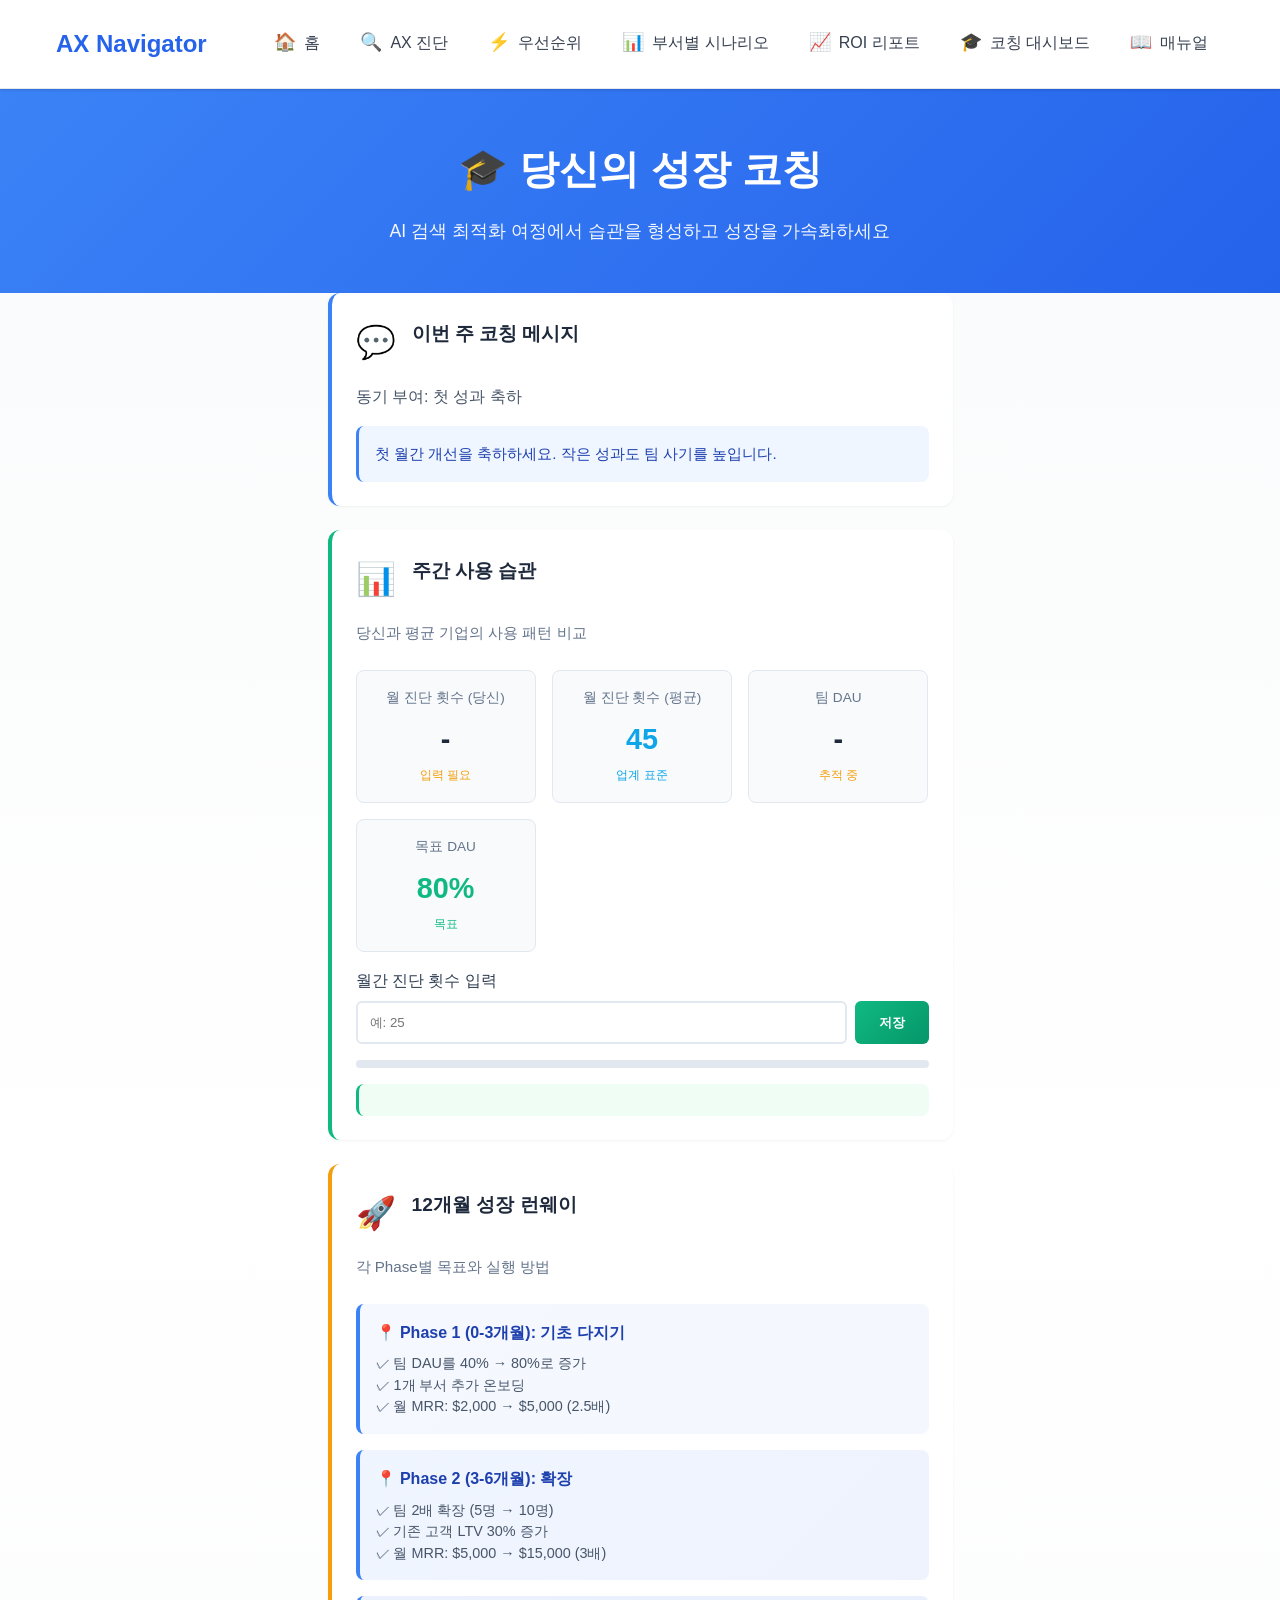
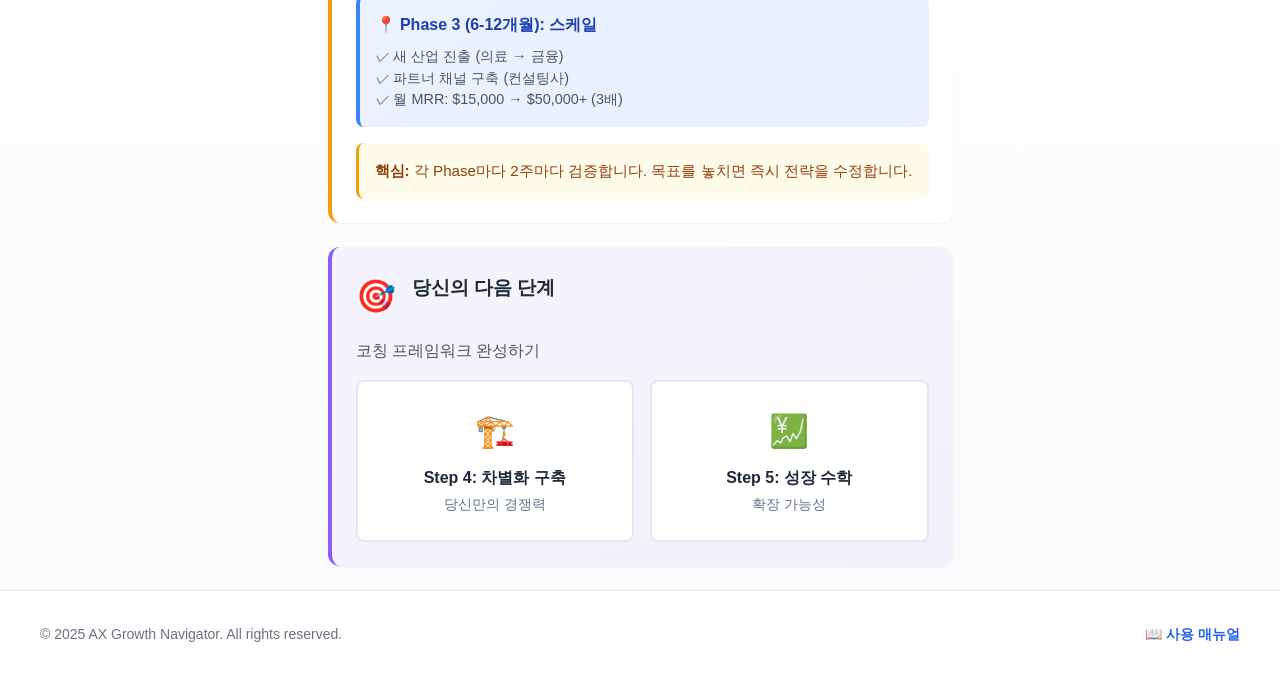
==== coaching-dashboard.html @ d65d20b4 "feat: Step 3 습관 형성 코칭 대시보드 추가 🎓 Step 3: 습관 형성 (Habit-Building Coaching) - 주간 코칭 메시지 (12주 순회) - DAU/M" ====
<!DOCTYPE html>
<html lang="ko">
<head>
    <meta charset="UTF-8">
    <meta name="viewport" content="width=device-width, initial-scale=1.0">
    <title>코칭 대시보드 - AX Growth Navigator</title>
    <link rel="stylesheet" href="css/style.css">
    <style>
        :root {
            --coaching-gradient: linear-gradient(135deg, #3b82f6 0%, #2563eb 100%);
            --habit-gradient: linear-gradient(135deg, #10b981 0%, #059669 100%);
            --growth-gradient: linear-gradient(135deg, #f59e0b 0%, #d97706 100%);
        }

        .coaching-card {
            background: white;
            border-radius: 0.75rem;
            padding: 1.5rem;
            margin-bottom: 1.5rem;
            box-shadow: 0 1px 3px rgba(0, 0, 0, 0.05);
            border-left: 4px solid;
            transition: all 0.3s ease;
        }

        .coaching-card:hover {
            transform: translateY(-2px);
            box-shadow: 0 4px 12px rgba(0, 0, 0, 0.1);
        }

        .coaching-card.nudge {
            border-left-color: #3b82f6;
        }

        .coaching-card.tracker {
            border-left-color: #10b981;
        }

        .coaching-card.runway {
            border-left-color: #f59e0b;
        }

        .card-title {
            font-size: 1.2rem;
            font-weight: 600;
            color: #1e293b;
            margin: 0 0 1rem 0;
        }

        .metric-grid {
            display: grid;
            grid-template-columns: repeat(auto-fit, minmax(150px, 1fr));
            gap: 1rem;
            margin-bottom: 1rem;
        }

        .metric-box {
            background: #f8fafc;
            padding: 1rem;
            border-radius: 0.5rem;
            text-align: center;
            border: 1px solid #e2e8f0;
        }

        .metric-label {
            font-size: 0.85rem;
            color: #64748b;
            margin-bottom: 0.5rem;
        }

        .metric-value {
            font-size: 1.8rem;
            font-weight: 700;
            color: #1e293b;
            margin-bottom: 0.25rem;
        }

        .metric-status {
            font-size: 0.75rem;
            font-weight: 500;
        }

        .status-good {
            color: #10b981;
        }

        .status-warning {
            color: #f59e0b;
        }

        .status-danger {
            color: #ef4444;
        }

        .progress-bar {
            height: 8px;
            background: #e2e8f0;
            border-radius: 4px;
            overflow: hidden;
            margin: 1rem 0;
        }

        .progress-fill {
            height: 100%;
            background: var(--coaching-gradient);
            transition: width 0.3s ease;
        }

        .coaching-message {
            padding: 1rem;
            border-radius: 0.5rem;
            margin-top: 1rem;
            border-left: 3px solid;
        }

        .message-nudge {
            background: #eff6ff;
            border-left-color: #3b82f6;
            color: #1e40af;
        }

        .message-habit {
            background: #f0fdf4;
            border-left-color: #10b981;
            color: #166534;
        }

        .message-runway {
            background: #fffbeb;
            border-left-color: #f59e0b;
            color: #92400e;
        }

        .chart-container {
            margin-top: 1rem;
        }

        .phase-box {
            background: linear-gradient(135deg, rgba(59, 130, 246, 0.05) 0%, rgba(37, 99, 235, 0.05) 100%);
            border-left: 4px solid #3b82f6;
            padding: 1rem;
            margin-bottom: 1rem;
            border-radius: 0.5rem;
        }

        .phase-title {
            font-weight: 600;
            color: #1e40af;
            margin-bottom: 0.5rem;
        }

        .phase-detail {
            font-size: 0.9rem;
            color: #475569;
            line-height: 1.5;
        }
    </style>
</head>
<body>
    <!-- 상단 네비게이션 바 -->
    <header class="navbar">
        <div class="navbar-container">
            <div class="navbar-brand">
                <h2 class="navbar-title">AX Navigator</h2>
            </div>
            <button class="navbar-toggle" id="navbarToggle">☰</button>
            <nav class="navbar-nav" id="navbarNav">
                <ul class="nav-menu">
                    <li class="nav-item">
                        <a href="index.html" class="nav-link">
                            <span class="nav-icon">🏠</span>
                            <span class="nav-text">홈</span>
                        </a>
                    </li>
                    <li class="nav-item">
                        <a href="diagnosis.html" class="nav-link">
                            <span class="nav-icon">🔍</span>
                            <span class="nav-text">AX 진단</span>
                        </a>
                    </li>
                    <li class="nav-item">
                        <a href="priority.html" class="nav-link">
                            <span class="nav-icon">⚡</span>
                            <span class="nav-text">우선순위</span>
                        </a>
                    </li>
                    <li class="nav-item">
                        <a href="scenarios.html" class="nav-link">
                            <span class="nav-icon">📊</span>
                            <span class="nav-text">부서별 시나리오</span>
                        </a>
                    </li>
                    <li class="nav-item">
                        <a href="report.html" class="nav-link">
                            <span class="nav-icon">📈</span>
                            <span class="nav-text">ROI 리포트</span>
                        </a>
                    </li>
                    <li class="nav-item active">
                        <a href="coaching-dashboard.html" class="nav-link">
                            <span class="nav-icon">🎓</span>
                            <span class="nav-text">코칭 대시보드</span>
                        </a>
                    </li>
                    <li class="nav-item">
                        <a href="manual.html" class="nav-link" target="_blank">
                            <span class="nav-icon">📖</span>
                            <span class="nav-text">매뉴얼</span>
                        </a>
                    </li>
                </ul>
            </nav>
        </div>
    </header>

    <div class="main-container">
        <main class="main-content">
            <!-- 히어로 섹션 -->
            <section style="background: var(--coaching-gradient); color: white; padding: 3rem 1rem; text-align: center;">
                <div style="max-width: 800px; margin: 0 auto;">
                    <h1 style="font-size: 2.5rem; font-weight: 700; margin-bottom: 1rem;">🎓 당신의 성장 코칭</h1>
                    <p style="font-size: 1.1rem; opacity: 0.95;">AI 검색 최적화 여정에서 습관을 형성하고 성장을 가속화하세요</p>
                </div>
            </section>

            <div class="container">
                <!-- 주간 코칭 메시지 -->
                <div class="coaching-card nudge">
                    <div style="display: flex; align-items: center; gap: 1rem; margin-bottom: 1rem;">
                        <span style="font-size: 2rem;">💬</span>
                        <h3 class="card-title">이번 주 코칭 메시지</h3>
                    </div>
                    <p id="weekly-nudge" style="color: #475569; font-size: 1rem; line-height: 1.6; margin: 0;"></p>
                    <div class="coaching-message message-nudge">
                        <p id="nudge-detail" style="margin: 0; font-size: 0.95rem;"></p>
                    </div>
                </div>

                <!-- 습관 추적기 -->
                <div class="coaching-card tracker">
                    <div style="display: flex; align-items: center; gap: 1rem; margin-bottom: 1rem;">
                        <span style="font-size: 2rem;">📊</span>
                        <h3 class="card-title">주간 사용 습관</h3>
                    </div>
                    <p style="color: #64748b; margin-bottom: 1.5rem; font-size: 0.95rem;">당신과 평균 기업의 사용 패턴 비교</p>

                    <div class="metric-grid">
                        <div class="metric-box">
                            <div class="metric-label">월 진단 횟수 (당신)</div>
                            <div class="metric-value" id="user-frequency">-</div>
                            <div class="metric-status status-warning">입력 필요</div>
                        </div>
                        <div class="metric-box">
                            <div class="metric-label">월 진단 횟수 (평균)</div>
                            <div class="metric-value" style="color: #0ea5e9;">45</div>
                            <div class="metric-status" style="color: #0ea5e9;">업계 표준</div>
                        </div>
                        <div class="metric-box">
                            <div class="metric-label">팀 DAU</div>
                            <div class="metric-value" id="team-dau">-</div>
                            <div class="metric-status status-warning">추적 중</div>
                        </div>
                        <div class="metric-box">
                            <div class="metric-label">목표 DAU</div>
                            <div class="metric-value" style="color: #10b981;">80%</div>
                            <div class="metric-status status-good">목표</div>
                        </div>
                    </div>

                    <div>
                        <label style="display: block; margin-bottom: 0.5rem; font-weight: 500; color: #334155;">월간 진단 횟수 입력</label>
                        <div style="display: flex; gap: 0.5rem;">
                            <input type="number" id="habit-frequency" placeholder="예: 25" min="0" max="500" style="flex: 1; padding: 0.75rem; border: 2px solid #e2e8f0; border-radius: 0.375rem;" />
                            <button onclick="updateHabitTracker()" style="padding: 0.75rem 1.5rem; background: var(--habit-gradient); color: white; border: none; border-radius: 0.375rem; font-weight: 600; cursor: pointer;">
                                저장
                            </button>
                        </div>
                    </div>

                    <div class="progress-bar">
                        <div class="progress-fill" id="habit-progress" style="width: 0%;"></div>
                    </div>
                    <p id="habit-status" style="text-align: center; color: #64748b; font-size: 0.9rem; margin: 0;"></p>

                    <div class="coaching-message message-habit">
                        <p id="habit-message" style="margin: 0; font-size: 0.95rem;"></p>
                    </div>
                </div>

                <!-- 성장 런웨이 -->
                <div class="coaching-card runway">
                    <div style="display: flex; align-items: center; gap: 1rem; margin-bottom: 1rem;">
                        <span style="font-size: 2rem;">🚀</span>
                        <h3 class="card-title">12개월 성장 런웨이</h3>
                    </div>
                    <p style="color: #64748b; margin-bottom: 1.5rem; font-size: 0.95rem;">각 Phase별 목표와 실행 방법</p>

                    <div id="growth-phases">
                        <div class="phase-box">
                            <div class="phase-title">📍 Phase 1 (0-3개월): 기초 다지기</div>
                            <div class="phase-detail">
                                ✓ 팀 DAU를 40% → 80%로 증가<br>
                                ✓ 1개 부서 추가 온보딩<br>
                                ✓ 월 MRR: $2,000 → $5,000 (2.5배)
                            </div>
                        </div>

                        <div class="phase-box" style="border-left-color: #3b82f6; background: linear-gradient(135deg, rgba(59, 130, 246, 0.08) 0%, rgba(37, 99, 235, 0.08) 100%);">
                            <div class="phase-title">📍 Phase 2 (3-6개월): 확장</div>
                            <div class="phase-detail">
                                ✓ 팀 2배 확장 (5명 → 10명)<br>
                                ✓ 기존 고객 LTV 30% 증가<br>
                                ✓ 월 MRR: $5,000 → $15,000 (3배)
                            </div>
                        </div>

                        <div class="phase-box" style="border-left-color: #3b82f6; background: linear-gradient(135deg, rgba(59, 130, 246, 0.1) 0%, rgba(37, 99, 235, 0.1) 100%);">
                            <div class="phase-title">📍 Phase 3 (6-12개월): 스케일</div>
                            <div class="phase-detail">
                                ✓ 새 산업 진출 (의료 → 금융)<br>
                                ✓ 파트너 채널 구축 (컨설팅사)<br>
                                ✓ 월 MRR: $15,000 → $50,000+ (3배)
                            </div>
                        </div>
                    </div>

                    <div class="coaching-message message-runway">
                        <p style="margin: 0; font-size: 0.95rem;">
                            <strong>핵심:</strong> 각 Phase마다 2주마다 검증합니다. 목표를 놓치면 즉시 전략을 수정합니다.
                        </p>
                    </div>
                </div>

                <!-- 다음 단계 안내 -->
                <div class="coaching-card" style="border-left-color: #8b5cf6; background: linear-gradient(135deg, rgba(139, 92, 246, 0.05) 0%, rgba(147, 51, 234, 0.05) 100%);">
                    <div style="display: flex; align-items: center; gap: 1rem; margin-bottom: 1rem;">
                        <span style="font-size: 2rem;">🎯</span>
                        <h3 class="card-title">당신의 다음 단계</h3>
                    </div>
                    <p style="color: #475569; margin-bottom: 1rem;">코칭 프레임워크 완성하기</p>
                    <div style="display: grid; grid-template-columns: 1fr 1fr; gap: 1rem;">
                        <a href="scenarios.html" style="display: flex; flex-direction: column; align-items: center; padding: 1.5rem; background: white; border: 2px solid #e2e8f0; border-radius: 0.5rem; text-decoration: none; color: #1e293b; transition: all 0.3s;">
                            <span style="font-size: 2rem; margin-bottom: 0.5rem;">🏗️</span>
                            <span style="font-weight: 600; text-align: center;">Step 4: 차별화 구축<br><span style="font-size: 0.85rem; font-weight: normal; color: #64748b;">당신만의 경쟁력</span></span>
                        </a>
                        <a href="report.html" style="display: flex; flex-direction: column; align-items: center; padding: 1.5rem; background: white; border: 2px solid #e2e8f0; border-radius: 0.5rem; text-decoration: none; color: #1e293b; transition: all 0.3s;">
                            <span style="font-size: 2rem; margin-bottom: 0.5rem;">💹</span>
                            <span style="font-weight: 600; text-align: center;">Step 5: 성장 수학<br><span style="font-size: 0.85rem; font-weight: normal; color: #64748b;">확장 가능성</span></span>
                        </a>
                    </div>
                </div>
            </div>
        </main>

        <!-- 푸터 -->
        <footer class="footer">
            <div class="footer-content">
                <div class="footer-left">
                    <p>&copy; 2025 AX Growth Navigator. All rights reserved.</p>
                </div>
                <div class="footer-right">
                    <a href="manual.html" target="_blank" class="footer-link">📖 사용 매뉴얼</a>
                </div>
            </div>
        </footer>
    </div>

    <script>
        // 네비게이션 바 토글
        document.addEventListener('DOMContentLoaded', () => {
            const navbarToggle = document.getElementById('navbarToggle');
            const navbarNav = document.getElementById('navbarNav');

            if (navbarToggle && navbarNav) {
                navbarToggle.addEventListener('click', () => {
                    navbarNav.classList.toggle('open');
                });

                const navLinks = navbarNav.querySelectorAll('.nav-link');
                navLinks.forEach(link => {
                    link.addEventListener('click', () => {
                        navbarNav.classList.remove('open');
                    });
                });
            }

            // 초기 로드
            loadCoachingData();
            updateWeeklyNudge();
        });

        function loadCoachingData() {
            const savedFrequency = localStorage.getItem('ax-habit-frequency');
            if (savedFrequency) {
                document.getElementById('habit-frequency').value = savedFrequency;
                updateHabitTracker();
            }
        }

        function updateHabitTracker() {
            const frequency = parseFloat(document.getElementById('habit-frequency').value) || 0;
            const target = 45; // 평균 업계 표준
            const percentage = Math.min((frequency / target) * 100, 100);

            document.getElementById('user-frequency').textContent = Math.round(frequency);
            document.getElementById('habit-progress').style.width = percentage + '%';

            let status = '';
            let message = '';

            if (frequency === 0) {
                status = '📍 입력 필요';
                message = '월간 진단 횟수를 입력하세요. 이것이 당신의 성장 기준선이 됩니다.';
            } else if (frequency < target * 0.5) {
                status = '⚠️ 향상 필요';
                message = `현재 ${Math.round(frequency)}회로 목표(${target}회)의 ${Math.round(percentage)}%입니다.\n팀의 진단 빈도를 2배 늘려보세요.`;
            } else if (frequency < target) {
                status = '📈 거의 다 왔습니다';
                message = `${Math.round(percentage)}% 달성했습니다. 조금만 더 노력하면 업계 표준에 도달합니다!`;
            } else if (frequency < target * 1.5) {
                status = '✅ 목표 달성';
                message = `🎉 축하합니다! 업계 표준을 달성했습니다. 이제 차별화 단계(Step 4)로 진행하세요.`;
            } else {
                status = '🚀 상위 10%';
                message = `🚀 뛰어납니다! 상위 10% 기업과 동등한 수준입니다. 성장 수학(Step 5)을 계산하세요.`;
            }

            document.getElementById('habit-status').textContent = status;
            document.getElementById('habit-message').textContent = message;

            localStorage.setItem('ax-habit-frequency', frequency);
        }

        function updateWeeklyNudge() {
            const week = Math.floor(Date.now() / (7 * 24 * 60 * 60 * 1000)) % 12;
            const nudges = [
                { title: '기초 습관 형성: 일일 진단', detail: '이번 주는 팀 전체가 매일 1회 진단을 하도록 권장합니다. DAU 추적을 시작하세요.' },
                { title: '팀 확대: 새 부서 초대', detail: '1개 부서를 추가로 초대하세요. 기존 부서의 성공 사례를 공유하면 설득력이 높습니다.' },
                { title: '패턴 분석: 주간 리뷰 시간', detail: '월요일 아침에 팀 전체 리뷰 시간을 정하세요. 개선 항목을 함께 논의합니다.' },
                { title: '자동화: 리마인더 설정', detail: 'Slack이나 이메일로 일일 리마인더를 설정하세요. 습관은 반복에서 나옵니다.' },
                { title: '검증: 진단 vs 실제 결과 비교', detail: '3주 전 진단 결과와 지금을 비교하세요. 실제 개선이 일어나고 있나요?' },
                { title: '확장: 산업 벤치마크 공유', detail: '당신 팀이 같은 산업 다른 기업과 어떻게 비교되는지 보여주세요.' },
                { title: '동기 부여: 첫 성과 축하', detail: '첫 월간 개선을 축하하세요. 작은 성과도 팀 사기를 높입니다.' },
                { title: '최적화: 부서별 맞춤형 설정', detail: '마케팅, 영업, 고객지원 부서별로 다른 목표를 설정하세요.' },
                { title: '학습: 우수 사례 분석', detail: '가장 열심히 하는 팀의 행동을 분석하세요. 왜 성공하는가?' },
                { title: '가속화: Phase 2 준비', detail: 'Phase 2 계획을 세우세요. 팀 확장, 고객 확대, LTV 증가를 목표로.' },
                { title: '성과 정산: 월간 리포트 작성', detail: '월간 성과를 숫자로 정리하세요. ROI를 계산하고 보고합니다.' },
                { title: '재계획: 다음 분기 목표 수립', detail: '지난 3개월을 정리하고 다음 분기 목표를 새롭게 설정합니다.' }
            ];

            const nudge = nudges[week];
            document.getElementById('weekly-nudge').textContent = nudge.title;
            document.getElementById('nudge-detail').textContent = nudge.detail;
        }
    </script>
</body>
</html>
---- css/style.css ----
/* ============================================
   AX Navigator - 글로벌 스타일시트
   프리미엄 화이트 테마 + 반응형
   ============================================ */

/* ----- CSS 변수 정의 ----- */
:root {
    /* 색상 팔레트 */
    --color-primary: #2563eb;
    --color-primary-light: #bfdbfe;
    --color-primary-bg: #eff6ff;
    --color-secondary: #64748b;
    --color-text-dark: #1f2937;
    --color-text-body: #374151;
    --color-text-light: #6b7280;
    --color-border: #e5e7eb;
    --color-border-light: #f3f4f6;
    --color-white: #ffffff;
    --color-gray-50: #f9fafb;
    --color-gray-100: #f3f4f6;
    --color-gray-200: #e5e7eb;
    --color-gray-900: #111827;

    /* 그라데이션 */
    --gradient-hero: linear-gradient(135deg, #2563eb 0%, #1e40af 100%);
    --gradient-bg: linear-gradient(to bottom, #f9fafb, #ffffff, #f9fafb);
    --gradient-card: linear-gradient(135deg, rgba(255, 255, 255, 0.95), rgba(239, 246, 255, 0.5));

    /* 타이포그래피 */
    --font-family: -apple-system, BlinkMacSystemFont, 'Segoe UI', 'Roboto', 'Oxygen',
        'Ubuntu', 'Cantarell', 'Fira Sans', 'Droid Sans', 'Helvetica Neue',
        'Noto Sans', '나눔고딕', 'Noto Sans KR', sans-serif;
    --font-size-xs: 12px;
    --font-size-sm: 14px;
    --font-size-base: 16px;
    --font-size-lg: 18px;
    --font-size-xl: 20px;
    --font-size-2xl: 24px;
    --font-size-3xl: 28px;
    --font-size-4xl: 32px;
    --font-size-5xl: 40px;

    --font-weight-normal: 400;
    --font-weight-medium: 500;
    --font-weight-semibold: 600;
    --font-weight-bold: 700;

    /* 스페이싱 */
    --spacing-xs: 4px;
    --spacing-sm: 8px;
    --spacing-md: 12px;
    --spacing-lg: 16px;
    --spacing-xl: 20px;
    --spacing-2xl: 24px;
    --spacing-3xl: 32px;
    --spacing-4xl: 40px;
    --spacing-5xl: 48px;

    /* 그림자 */
    --shadow-sm: 0 1px 2px rgba(0, 0, 0, 0.05);
    --shadow-base: 0 1px 3px rgba(0, 0, 0, 0.1), 0 1px 2px rgba(0, 0, 0, 0.06);
    --shadow-md: 0 4px 6px rgba(0, 0, 0, 0.1), 0 2px 4px rgba(0, 0, 0, 0.06);
    --shadow-lg: 0 10px 15px rgba(0, 0, 0, 0.1), 0 4px 6px rgba(0, 0, 0, 0.05);
    --shadow-xl: 0 20px 25px rgba(0, 0, 0, 0.1), 0 10px 10px rgba(0, 0, 0, 0.04);

    /* 테두리 반경 */
    --radius-sm: 4px;
    --radius-base: 8px;
    --radius-lg: 12px;
    --radius-xl: 16px;

    /* 전환/애니메이션 */
    --transition-fast: 150ms ease-in-out;
    --transition-base: 250ms ease-in-out;
    --transition-slow: 350ms ease-in-out;
}

/* ----- 초기화 및 기본 스타일 ----- */
* {
    margin: 0;
    padding: 0;
    box-sizing: border-box;
}

html {
    scroll-behavior: smooth;
}

body {
    font-family: var(--font-family);
    font-size: var(--font-size-base);
    line-height: 1.6;
    color: var(--color-text-body);
    background: var(--gradient-bg);
    background-attachment: fixed;
    overflow-x: hidden;
    display: flex;
    flex-direction: column;
    min-height: 100vh;
}

/* ----- 상단 네비게이션 바 ----- */
.navbar {
    background: var(--color-white);
    border-bottom: 1px solid var(--color-border);
    padding: var(--spacing-lg) 0;
    position: sticky;
    top: 0;
    z-index: 100;
    box-shadow: var(--shadow-base);
}

.navbar-container {
    max-width: 1200px;
    margin: 0 auto;
    padding: 0 var(--spacing-lg);
    display: flex;
    justify-content: space-between;
    align-items: center;
}

.navbar-brand {
    display: flex;
    align-items: center;
    flex-shrink: 0;
}

.navbar-title {
    font-size: var(--font-size-2xl);
    font-weight: var(--font-weight-bold);
    color: var(--color-primary);
    margin: 0;
}

.navbar-toggle {
    display: none;
    background: none;
    border: none;
    font-size: var(--font-size-2xl);
    cursor: pointer;
    color: var(--color-text-dark);
}

.navbar-nav {
    display: flex;
    align-items: center;
}

.nav-menu {
    list-style: none;
    display: flex;
    gap: var(--spacing-sm);
    align-items: center;
}

.nav-item {
    margin-bottom: 0;
}

.nav-link {
    display: flex;
    align-items: center;
    gap: var(--spacing-sm);
    padding: var(--spacing-md) var(--spacing-lg);
    color: var(--color-text-body);
    text-decoration: none;
    border-radius: var(--radius-lg);
    transition: all var(--transition-fast);
    border-bottom: 3px solid transparent;
    white-space: nowrap;
}

.nav-link:hover {
    background: var(--color-primary-bg);
    color: var(--color-primary);
}

.nav-link.active {
    background: var(--color-primary-bg);
    color: var(--color-primary);
    border-bottom-color: var(--color-primary);
    font-weight: var(--font-weight-semibold);
}

.nav-icon {
    font-size: var(--font-size-lg);
    min-width: 20px;
    text-align: center;
}

.nav-text {
    font-size: var(--font-size-base);
}

/* ----- 레이아웃 구조 ----- */
.main-container {
    display: flex;
    flex: 1;
    background: var(--gradient-bg);
    flex-direction: column;
}

.main-content {
    flex: 1;
    display: flex;
    flex-direction: column;
}

/* ----- 컨테이너 스타일 ----- */
.container {
    max-width: 1200px;
    margin: 0 auto;
    padding: 0 var(--spacing-lg);
    flex: 1;
    display: flex;
    flex-direction: column;
}

/* ----- 섹션 공통 스타일 ----- */
.section-container {
    max-width: 1200px;
    margin: 0 auto;
    padding: 0 var(--spacing-lg);
}

.section-title {
    font-size: var(--font-size-4xl);
    font-weight: var(--font-weight-bold);
    color: var(--color-text-dark);
    margin-bottom: var(--spacing-lg);
    text-align: center;
}

.section-subtitle {
    font-size: var(--font-size-lg);
    color: var(--color-text-light);
    text-align: center;
    margin-bottom: var(--spacing-3xl);
}

/* ----- 히어로 섹션 ----- */
.hero-section {
    background: var(--gradient-hero);
    padding: var(--spacing-5xl) var(--spacing-lg);
    color: var(--color-white);
    position: relative;
    overflow: hidden;
}

.hero-container {
    max-width: 1200px;
    margin: 0 auto;
    display: grid;
    grid-template-columns: 1fr 1fr;
    gap: var(--spacing-5xl);
    align-items: center;
    position: relative;
    z-index: 2;
}

.hero-content {
    display: flex;
    flex-direction: column;
    gap: var(--spacing-xl);
}

.hero-title {
    font-size: var(--font-size-5xl);
    font-weight: var(--font-weight-bold);
    line-height: 1.2;
    margin-bottom: var(--spacing-md);
}

.hero-title .highlight {
    background: linear-gradient(120deg, #fbbf24, #fcd34d);
    -webkit-background-clip: text;
    -webkit-text-fill-color: transparent;
    background-clip: text;
}

.hero-subtitle {
    font-size: var(--font-size-lg);
    line-height: 1.8;
    opacity: 0.95;
}

.hero-buttons {
    display: flex;
    gap: var(--spacing-lg);
    margin-top: var(--spacing-xl);
}

.hero-visual {
    position: relative;
    height: 400px;
    display: flex;
    align-items: center;
    justify-content: center;
}

.hero-illustration {
    position: relative;
    width: 300px;
    height: 300px;
}

.illustration-circle {
    position: absolute;
    border-radius: 50%;
    background: rgba(255, 255, 255, 0.1);
    border: 2px solid rgba(255, 255, 255, 0.2);
    animation: float 6s ease-in-out infinite;
}

.circle-1 {
    width: 150px;
    height: 150px;
    top: 20px;
    left: 50%;
    transform: translateX(-50%);
    animation-delay: 0s;
}

.circle-2 {
    width: 100px;
    height: 100px;
    top: 150px;
    left: 10px;
    animation-delay: 1s;
}

.circle-3 {
    width: 120px;
    height: 120px;
    top: 140px;
    right: 10px;
    animation-delay: 2s;
}

@keyframes float {
    0%, 100% { transform: translateY(0px); }
    50% { transform: translateY(-20px); }
}

/* ----- 버튼 스타일 ----- */
.btn {
    padding: var(--spacing-md) var(--spacing-2xl);
    border: none;
    border-radius: var(--radius-lg);
    font-size: var(--font-size-base);
    font-weight: var(--font-weight-semibold);
    cursor: pointer;
    transition: all var(--transition-base);
    display: inline-flex;
    align-items: center;
    gap: var(--spacing-sm);
}

.btn-primary {
    background: var(--color-primary);
    color: var(--color-white);
    box-shadow: var(--shadow-lg);
}

.btn-primary:hover {
    background: #1d4ed8;
    transform: translateY(-2px);
    box-shadow: var(--shadow-xl);
}

.btn-secondary {
    background: var(--color-white);
    color: var(--color-primary);
    border: 2px solid var(--color-primary);
}

.btn-secondary:hover {
    background: var(--color-primary-bg);
    transform: translateY(-2px);
}

.flow-btn {
    padding: var(--spacing-md) var(--spacing-xl);
    background: var(--color-primary);
    color: var(--color-white);
    border: none;
    border-radius: var(--radius-lg);
    font-size: var(--font-size-sm);
    font-weight: var(--font-weight-semibold);
    cursor: pointer;
    transition: all var(--transition-base);
    width: 100%;
}

.flow-btn:hover {
    background: #1d4ed8;
    transform: translateY(-2px);
}

/* ----- 상태 섹션 ----- */
.status-section {
    padding: var(--spacing-4xl) var(--spacing-lg);
    background: var(--gradient-bg);
}

.status-card {
    background: var(--color-white);
    border-left: 5px solid var(--color-primary);
    border-radius: var(--radius-lg);
    padding: var(--spacing-3xl);
    box-shadow: var(--shadow-base);
    display: flex;
    align-items: center;
    justify-content: space-between;
    gap: var(--spacing-3xl);
}

.status-content {
    display: flex;
    gap: var(--spacing-2xl);
    flex: 1;
}

.status-icon {
    font-size: 48px;
    min-width: 60px;
    text-align: center;
}

.status-text h3 {
    font-size: var(--font-size-lg);
    color: var(--color-text-dark);
    margin-bottom: var(--spacing-sm);
}

.status-text p {
    color: var(--color-text-light);
    font-size: var(--font-size-sm);
}

/* ----- 플로우 섹션 ----- */
.flow-section {
    padding: var(--spacing-5xl) var(--spacing-lg);
    background: var(--gradient-bg);
}

.flow-grid {
    display: grid;
    grid-template-columns: repeat(auto-fit, minmax(280px, 1fr));
    gap: var(--spacing-2xl);
    margin-top: var(--spacing-4xl);
}

.flow-card {
    background: var(--color-white);
    border-left: 5px solid var(--color-primary);
    border-radius: var(--radius-lg);
    padding: var(--spacing-2xl);
    box-shadow: var(--shadow-base);
    transition: all var(--transition-base);
    display: flex;
    flex-direction: column;
}

.flow-card:hover {
    transform: translateY(-4px);
    box-shadow: var(--shadow-lg);
}

.flow-header {
    display: flex;
    justify-content: space-between;
    align-items: flex-start;
    margin-bottom: var(--spacing-lg);
}

.flow-step {
    display: inline-block;
    background: var(--color-primary-bg);
    color: var(--color-primary);
    padding: var(--spacing-sm) var(--spacing-md);
    border-radius: var(--radius-base);
    font-size: var(--font-size-sm);
    font-weight: var(--font-weight-semibold);
}

.flow-icon {
    font-size: 32px;
}

.flow-title {
    font-size: var(--font-size-xl);
    font-weight: var(--font-weight-bold);
    color: var(--color-text-dark);
    margin-bottom: var(--spacing-md);
}

.flow-description {
    color: var(--color-text-light);
    font-size: var(--font-size-sm);
    line-height: 1.6;
    margin-bottom: var(--spacing-lg);
    flex: 1;
}

.flow-checklist {
    list-style: none;
    margin: var(--spacing-md) 0 var(--spacing-lg) 0;
    padding-left: var(--spacing-lg);
}

.flow-checklist li {
    margin-bottom: var(--spacing-sm);
    padding-left: var(--spacing-lg);
    position: relative;
}

.flow-checklist li:before {
    content: "✓";
    position: absolute;
    left: 0;
    color: var(--color-primary);
    font-weight: bold;
}

/* ----- 혜택 섹션 ----- */
.benefits-section {
    padding: var(--spacing-5xl) var(--spacing-lg);
    background: var(--color-gray-50);
}

.benefits-grid {
    display: grid;
    grid-template-columns: repeat(auto-fit, minmax(300px, 1fr));
    gap: var(--spacing-2xl);
    margin-top: var(--spacing-4xl);
}

.benefit-item {
    background: var(--color-white);
    border-radius: var(--radius-lg);
    padding: var(--spacing-2xl);
    text-align: center;
    box-shadow: var(--shadow-sm);
    transition: all var(--transition-base);
}

.benefit-item:hover {
    transform: translateY(-4px);
    box-shadow: var(--shadow-md);
}

.benefit-icon {
    font-size: 32px;
    margin-bottom: var(--spacing-lg);
    display: block;
    color: var(--color-primary);
}

.benefit-title {
    font-size: var(--font-size-lg);
    font-weight: var(--font-weight-bold);
    color: var(--color-text-dark);
    margin-bottom: var(--spacing-sm);
}

.benefit-text {
    color: var(--color-text-light);
    font-size: var(--font-size-sm);
    line-height: 1.6;
}

/* ----- 푸터 ----- */
.footer {
    background: var(--color-white);
    border-top: 1px solid var(--color-border);
    padding: var(--spacing-3xl) var(--spacing-lg);
    margin-top: auto;
    width: 100%;
    flex-shrink: 0;
    box-shadow: var(--shadow-sm);
}

.footer-content {
    max-width: 1200px;
    margin: 0 auto;
    display: flex;
    justify-content: space-between;
    align-items: center;
}

.footer-left {
    color: var(--color-text-light);
    font-size: var(--font-size-sm);
}

.footer-right {
    display: flex;
    gap: var(--spacing-2xl);
}

.footer-link {
    color: var(--color-primary);
    text-decoration: none;
    font-size: var(--font-size-sm);
    font-weight: var(--font-weight-semibold);
    transition: color var(--transition-fast);
}

.footer-link:hover {
    color: #1d4ed8;
    text-decoration: underline;
}

/* ----- 페이지 전환 애니메이션 ----- */
@keyframes fadeIn {
    from {
        opacity: 0;
        transform: translateY(10px);
    }
    to {
        opacity: 1;
        transform: translateY(0);
    }
}

.page-enter {
    animation: fadeIn var(--transition-base);
}

/* ----- 반응형 디자인: 태블릿 (768px~) ----- */
@media (max-width: 768px) {
    :root {
        --font-size-5xl: 32px;
        --font-size-4xl: 24px;
        --font-size-2xl: 20px;
        --spacing-5xl: 32px;
        --spacing-4xl: 24px;
        --spacing-3xl: 20px;
    }

    .navbar-container {
        padding: 0 var(--spacing-md);
    }

    .navbar-title {
        font-size: var(--font-size-xl);
    }

    .navbar-toggle {
        display: block;
    }

    .navbar-nav {
        position: absolute;
        top: 100%;
        left: 0;
        right: 0;
        background: var(--color-white);
        flex-direction: column;
        max-height: 0;
        overflow: hidden;
        transition: max-height var(--transition-base);
        border-bottom: 1px solid var(--color-border);
    }

    .navbar-nav.open {
        max-height: 500px;
    }

    .nav-menu {
        flex-direction: column;
        gap: 0;
        padding: var(--spacing-lg) 0;
        width: 100%;
    }

    .nav-item {
        width: 100%;
    }

    .nav-link {
        border-bottom: none;
        border-left: 3px solid transparent;
        padding: var(--spacing-md) var(--spacing-lg);
        gap: var(--spacing-sm);
    }

    .nav-link:hover {
        background: var(--color-primary-bg);
        border-left-color: transparent;
    }

    .nav-link.active {
        border-bottom-color: transparent;
        border-left-color: var(--color-primary);
    }

    .nav-text {
        font-size: var(--font-size-sm);
    }

    .main-container {
        min-height: auto;
    }

    .hero-container {
        grid-template-columns: 1fr;
        gap: var(--spacing-3xl);
    }

    .hero-visual {
        height: 250px;
    }

    .hero-illustration {
        width: 200px;
        height: 200px;
    }

    .circle-1 {
        width: 100px;
        height: 100px;
    }

    .circle-2 {
        width: 70px;
        height: 70px;
    }

    .circle-3 {
        width: 80px;
        height: 80px;
    }

    .hero-buttons {
        flex-direction: column;
    }

    .status-card {
        flex-direction: column;
        text-align: center;
    }

    .status-content {
        flex-direction: column;
    }

    .flow-grid {
        grid-template-columns: 1fr;
    }

    .benefits-grid {
        grid-template-columns: 1fr;
    }

    .footer-content {
        flex-direction: column;
        gap: var(--spacing-2xl);
        text-align: center;
    }
}

/* ----- 반응형 디자인: 모바일 (480px~) ----- */
@media (max-width: 480px) {
    :root {
        --font-size-5xl: 24px;
        --font-size-4xl: 20px;
        --font-size-2xl: 18px;
        --font-size-base: 14px;
        --spacing-5xl: 24px;
        --spacing-4xl: 16px;
        --spacing-3xl: 16px;
        --spacing-2xl: 12px;
        --spacing-lg: 12px;
    }

    body {
        font-size: var(--font-size-sm);
    }

    .hero-section {
        padding: var(--spacing-4xl) var(--spacing-lg);
    }

    .hero-title {
        line-height: 1.3;
    }

    .hero-subtitle {
        font-size: var(--font-size-base);
    }

    .hero-visual {
        display: none;
    }

    .flow-section,
    .benefits-section,
    .status-section {
        padding: var(--spacing-3xl) var(--spacing-lg);
    }

    .section-title {
        font-size: var(--font-size-2xl);
    }

    .section-subtitle {
        font-size: var(--font-size-base);
    }

    .btn {
        padding: var(--spacing-md) var(--spacing-lg);
        font-size: var(--font-size-sm);
    }

    .status-card {
        padding: var(--spacing-2xl);
    }

    .flow-card {
        padding: var(--spacing-2xl);
    }

    .flow-checklist {
        font-size: var(--font-size-xs);
    }

    .benefit-item {
        padding: var(--spacing-2xl);
    }

    .nav-item {
        min-width: 120px;
    }

    .footer-content {
        flex-direction: column;
    }

    .footer-left,
    .footer-right {
        font-size: var(--font-size-xs);
    }
}

/* ----- 다크모드 (선택) ----- */
@media (prefers-color-scheme: dark) {
    :root {
        --color-text-dark: #f3f4f6;
        --color-text-body: #e5e7eb;
        --color-text-light: #9ca3af;
        --color-border: #374151;
        --color-border-light: #1f2937;
        --color-white: #1f2937;
        --color-gray-50: #111827;
        --color-gray-100: #1f2937;
        --color-gray-200: #374151;
        --color-gray-900: #f9fafb;
        --gradient-bg: linear-gradient(to bottom, #111827, #1f2937, #111827);
    }

    body {
        background: var(--gradient-bg);
        color: var(--color-text-body);
    }

    .sidebar {
        background: #1f2937;
        border-right-color: var(--color-border);
    }

    .nav-link {
        color: var(--color-text-body);
    }

    .nav-link:hover,
    .nav-link.active {
        background: rgba(37, 99, 235, 0.2);
    }

    .status-card,
    .flow-card,
    .benefit-item,
    .footer {
        background: #2d3748;
        border-color: var(--color-border);
    }

    .flow-title,
    .section-title,
    .benefit-title,
    .status-text h3 {
        color: var(--color-gray-900);
    }
}

/* ----- 유틸리티 클래스 ----- */
.text-center {
    text-align: center;
}

.text-primary {
    color: var(--color-primary);
}

.text-secondary {
    color: var(--color-secondary);
}

.text-muted {
    color: var(--color-text-light);
}

.mt-0 { margin-top: 0; }
.mt-sm { margin-top: var(--spacing-sm); }
.mt-md { margin-top: var(--spacing-md); }
.mt-lg { margin-top: var(--spacing-lg); }
.mt-xl { margin-top: var(--spacing-xl); }
.mt-2xl { margin-top: var(--spacing-2xl); }
.mt-3xl { margin-top: var(--spacing-3xl); }

.mb-0 { margin-bottom: 0; }
.mb-sm { margin-bottom: var(--spacing-sm); }
.mb-md { margin-bottom: var(--spacing-md); }
.mb-lg { margin-bottom: var(--spacing-lg); }
.mb-xl { margin-bottom: var(--spacing-xl); }
.mb-2xl { margin-bottom: var(--spacing-2xl); }
.mb-3xl { margin-bottom: var(--spacing-3xl); }

.p-md { padding: var(--spacing-md); }
.p-lg { padding: var(--spacing-lg); }
.p-xl { padding: var(--spacing-xl); }
.p-2xl { padding: var(--spacing-2xl); }

.hidden {
    display: none !important;
}

.sr-only {
    position: absolute;
    width: 1px;
    height: 1px;
    padding: 0;
    margin: -1px;
    overflow: hidden;
    clip: rect(0, 0, 0, 0);
    white-space: nowrap;
    border-width: 0;
}
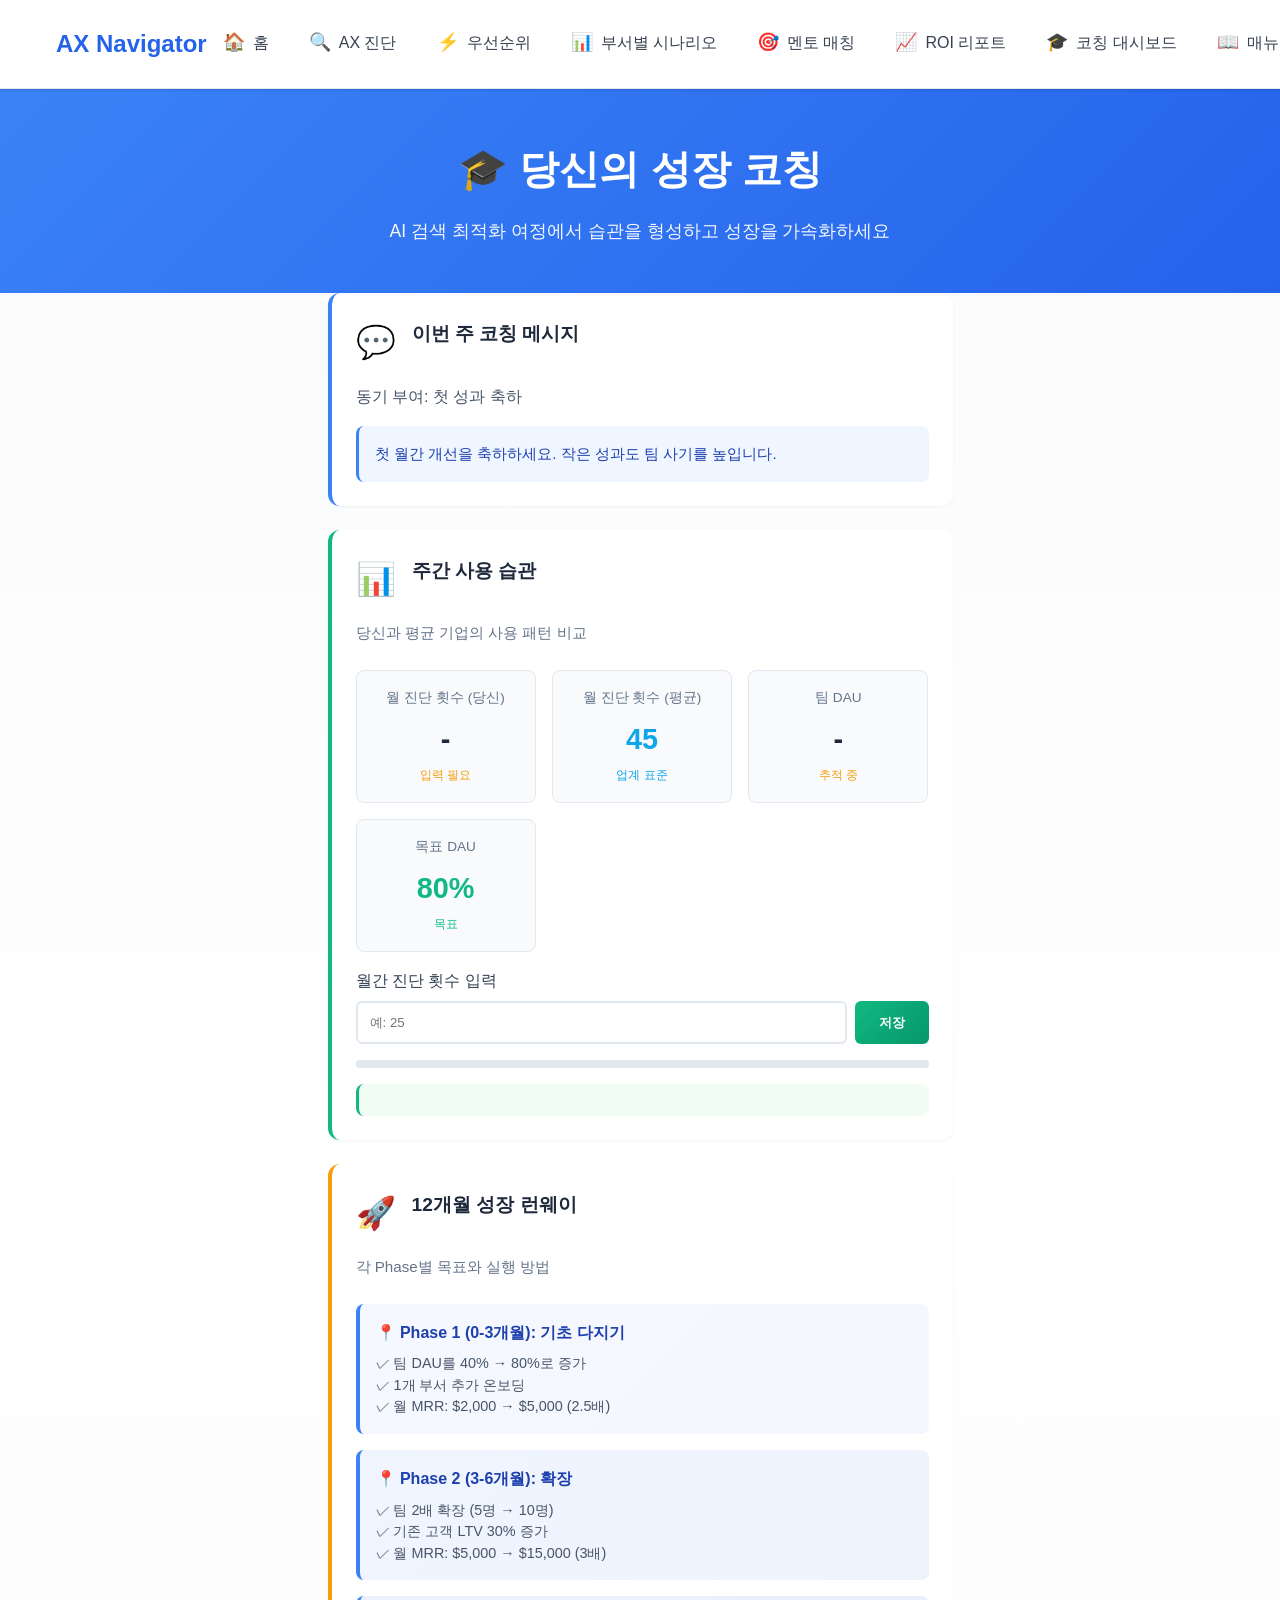
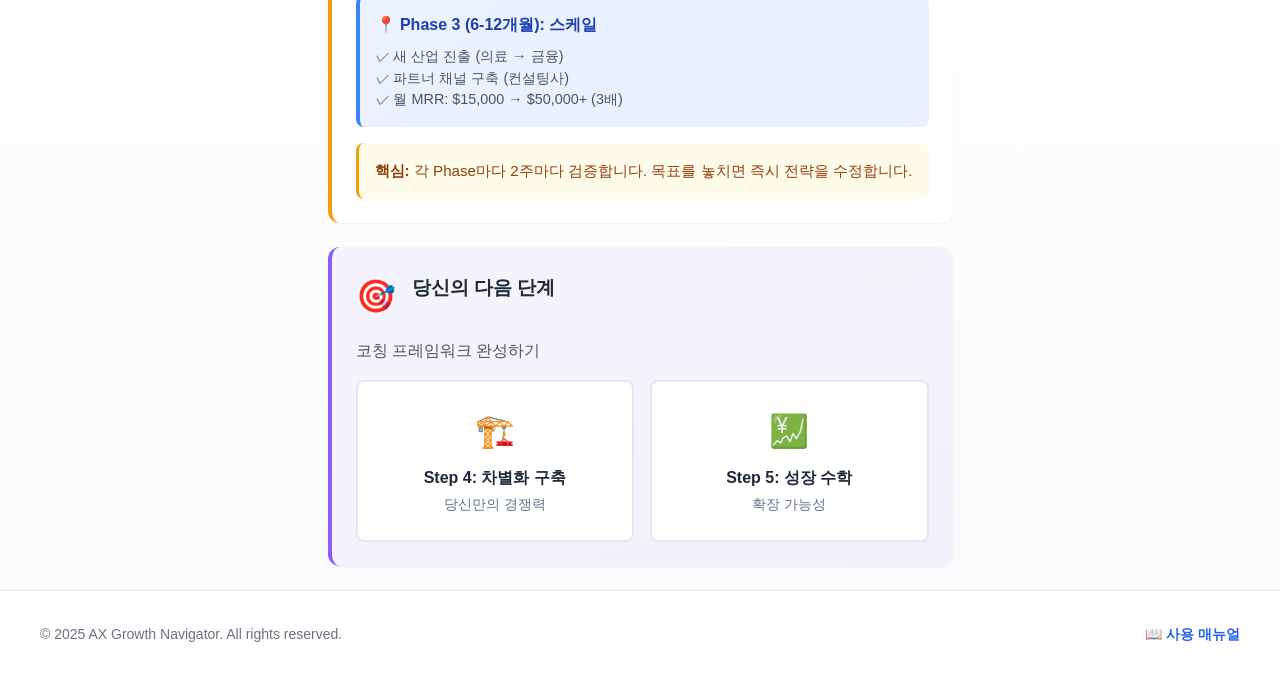
==== commit 54732d11: "feat: Add comprehensive mentor matching page with profile cards Implement Step 4 Part 2 of 5-step co" ====
--- a/coaching-dashboard.html
+++ b/coaching-dashboard.html
@@ -187,6 +187,12 @@
                         <a href="scenarios.html" class="nav-link">
                             <span class="nav-icon">📊</span>
                             <span class="nav-text">부서별 시나리오</span>
+                        </a>
+                    </li>
+                    <li class="nav-item">
+                        <a href="mentor-matching.html" class="nav-link">
+                            <span class="nav-icon">🎯</span>
+                            <span class="nav-text">멘토 매칭</span>
                         </a>
                     </li>
                     <li class="nav-item">
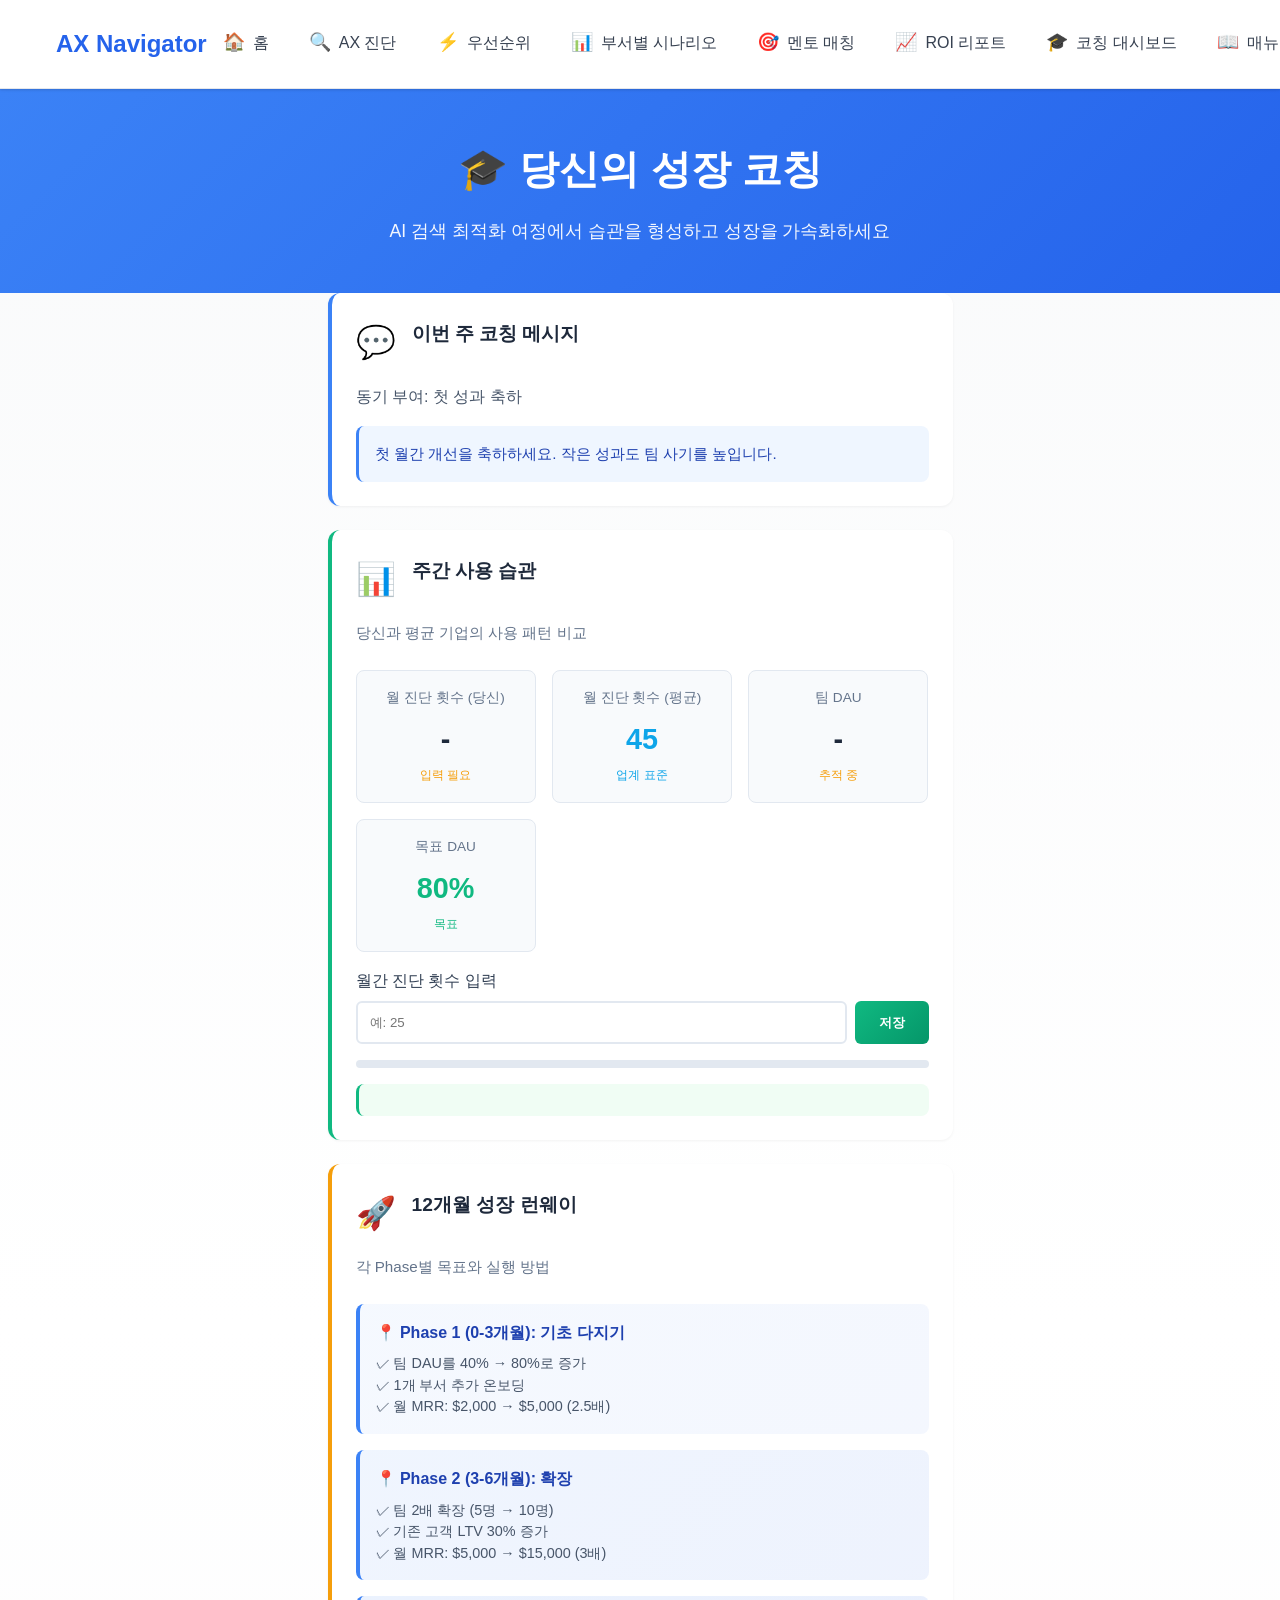
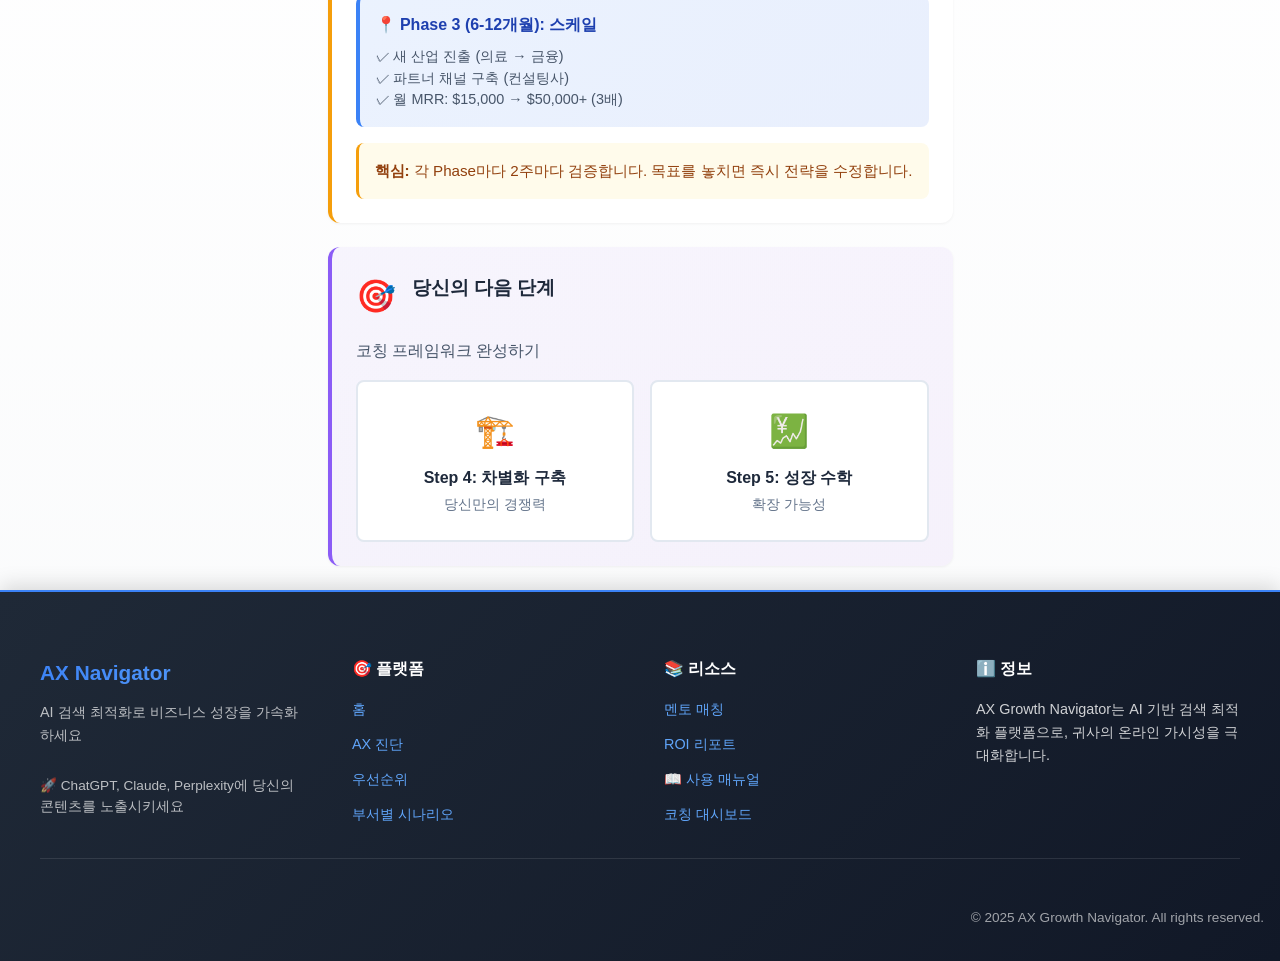
==== commit bd1cd980: "feat: Implement premium footer across all pages Upgrade footer styling and content across all 8 page" ====
--- a/coaching-dashboard.html
+++ b/coaching-dashboard.html
@@ -360,11 +360,50 @@
         <!-- 푸터 -->
         <footer class="footer">
             <div class="footer-content">
+                <!-- 브랜드 섹션 -->
                 <div class="footer-left">
+                    <h3>AX Navigator</h3>
+                    <p>AI 검색 최적화로 비즈니스 성장을 가속화하세요</p>
+                    <p style="font-size: 0.85rem; margin-top: 1rem;">🚀 ChatGPT, Claude, Perplexity에 당신의 콘텐츠를 노출시키세요</p>
+                </div>
+
+                <!-- 빠른 네비게이션 -->
+                <div class="footer-section">
+                    <div class="footer-section-title">🎯 플랫폼</div>
+                    <div class="footer-section-links">
+                        <a href="index.html" class="footer-link">홈</a>
+                        <a href="diagnosis.html" class="footer-link">AX 진단</a>
+                        <a href="priority.html" class="footer-link">우선순위</a>
+                        <a href="scenarios.html" class="footer-link">부서별 시나리오</a>
+                    </div>
+                </div>
+
+                <!-- 리소스 -->
+                <div class="footer-section">
+                    <div class="footer-section-title">📚 리소스</div>
+                    <div class="footer-section-links">
+                        <a href="mentor-matching.html" class="footer-link">멘토 매칭</a>
+                        <a href="report.html" class="footer-link">ROI 리포트</a>
+                        <a href="manual.html" target="_blank" class="footer-link">📖 사용 매뉴얼</a>
+                        <a href="coaching-dashboard.html" class="footer-link">코칭 대시보드</a>
+                    </div>
+                </div>
+
+                <!-- 정보 -->
+                <div class="footer-section">
+                    <div class="footer-section-title">ℹ️ 정보</div>
+                    <div class="footer-section-links">
+                        <p style="font-size: 0.9rem; color: rgba(255, 255, 255, 0.8); margin: 0;">
+                            AX Growth Navigator는 AI 기반 검색 최적화 플랫폼으로, 귀사의 온라인 가시성을 극대화합니다.
+                        </p>
+                    </div>
+                </div>
+            </div>
+
+            <!-- 저작권 및 하단 정보 -->
+            <div class="footer-right">
+                <div class="footer-info">
                     <p>&copy; 2025 AX Growth Navigator. All rights reserved.</p>
-                </div>
-                <div class="footer-right">
-                    <a href="manual.html" target="_blank" class="footer-link">📖 사용 매뉴얼</a>
                 </div>
             </div>
         </footer>
--- a/css/style.css
+++ b/css/style.css
@@ -570,46 +570,108 @@
     line-height: 1.6;
 }
 
-/* ----- 푸터 ----- */
+/* ----- 푸터 (프리미엄) ----- */
 .footer {
-    background: var(--color-white);
-    border-top: 1px solid var(--color-border);
-    padding: var(--spacing-3xl) var(--spacing-lg);
+    background: linear-gradient(135deg, #1f2937 0%, #111827 100%);
+    border-top: 2px solid #3b82f6;
+    padding: 4rem var(--spacing-lg) 2rem;
     margin-top: auto;
     width: 100%;
     flex-shrink: 0;
-    box-shadow: var(--shadow-sm);
+    box-shadow: 0 -4px 20px rgba(0, 0, 0, 0.15);
 }
 
 .footer-content {
     max-width: 1200px;
     margin: 0 auto;
-    display: flex;
+    display: grid;
+    grid-template-columns: repeat(auto-fit, minmax(250px, 1fr));
+    gap: 3rem;
+    margin-bottom: 2rem;
+    padding-bottom: 2rem;
+    border-bottom: 1px solid rgba(255, 255, 255, 0.1);
+}
+
+.footer-section {
+    color: rgba(255, 255, 255, 0.9);
+}
+
+.footer-section-title {
+    font-size: 1rem;
+    font-weight: 700;
+    margin-bottom: 1rem;
+    color: #ffffff;
+    display: flex;
+    align-items: center;
+    gap: 0.5rem;
+}
+
+.footer-section-links {
+    display: flex;
+    flex-direction: column;
+    gap: 0.75rem;
+}
+
+.footer-left {
+    display: flex;
+    flex-direction: column;
     justify-content: space-between;
-    align-items: center;
-}
-
-.footer-left {
-    color: var(--color-text-light);
-    font-size: var(--font-size-sm);
+    color: rgba(255, 255, 255, 0.8);
+}
+
+.footer-left h3 {
+    font-size: 1.3rem;
+    font-weight: 700;
+    color: #ffffff;
+    margin-bottom: 0.5rem;
+    background: linear-gradient(135deg, #3b82f6 0%, #60a5fa 100%);
+    -webkit-background-clip: text;
+    -webkit-text-fill-color: transparent;
+    background-clip: text;
+}
+
+.footer-left p {
+    font-size: 0.9rem;
+    color: rgba(255, 255, 255, 0.7);
+    margin-bottom: 0.5rem;
 }
 
 .footer-right {
     display: flex;
-    gap: var(--spacing-2xl);
+    justify-content: flex-end;
+    align-items: center;
+    gap: 2rem;
+    grid-column: 1 / -1;
+    padding-top: 1rem;
+    flex-wrap: wrap;
+}
+
+.footer-info {
+    color: rgba(255, 255, 255, 0.6);
+    font-size: 0.85rem;
 }
 
 .footer-link {
-    color: var(--color-primary);
+    color: #60a5fa;
     text-decoration: none;
-    font-size: var(--font-size-sm);
-    font-weight: var(--font-weight-semibold);
-    transition: color var(--transition-fast);
+    font-size: 0.9rem;
+    font-weight: 500;
+    transition: all var(--transition-fast);
+    display: inline-flex;
+    align-items: center;
+    gap: 0.5rem;
 }
 
 .footer-link:hover {
-    color: #1d4ed8;
+    color: #3b82f6;
     text-decoration: underline;
+    transform: translateX(2px);
+}
+
+.footer-divider {
+    width: 100%;
+    height: 1px;
+    background: rgba(255, 255, 255, 0.1);
 }
 
 /* ----- 페이지 전환 애니메이션 ----- */
@@ -755,9 +817,24 @@
     }
 
     .footer-content {
+        grid-template-columns: 1fr;
+        gap: 2rem;
+        text-align: center;
+    }
+
+    .footer-right {
         flex-direction: column;
-        gap: var(--spacing-2xl);
-        text-align: center;
+        justify-content: center;
+        grid-column: 1;
+        gap: 1rem;
+    }
+
+    .footer-left h3 {
+        font-size: 1.1rem;
+    }
+
+    .footer-section-title {
+        justify-content: center;
     }
 }
 
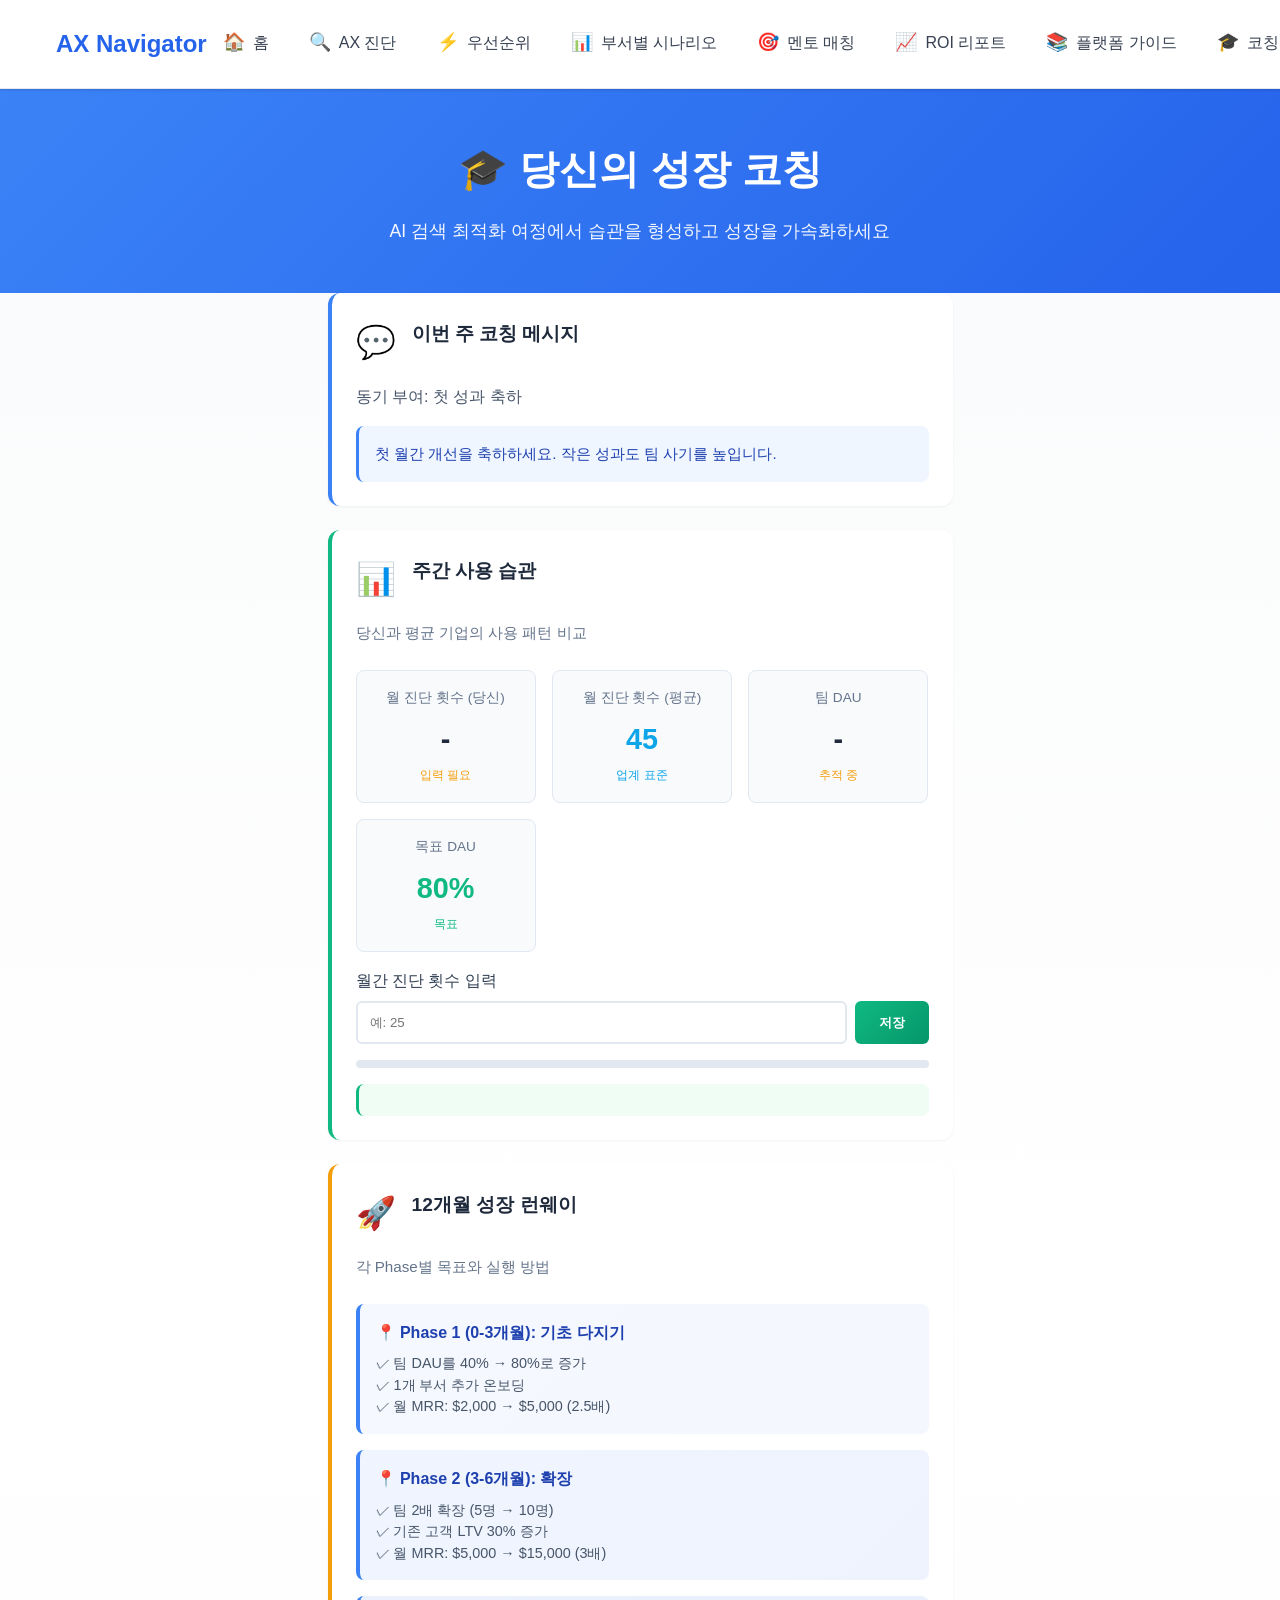
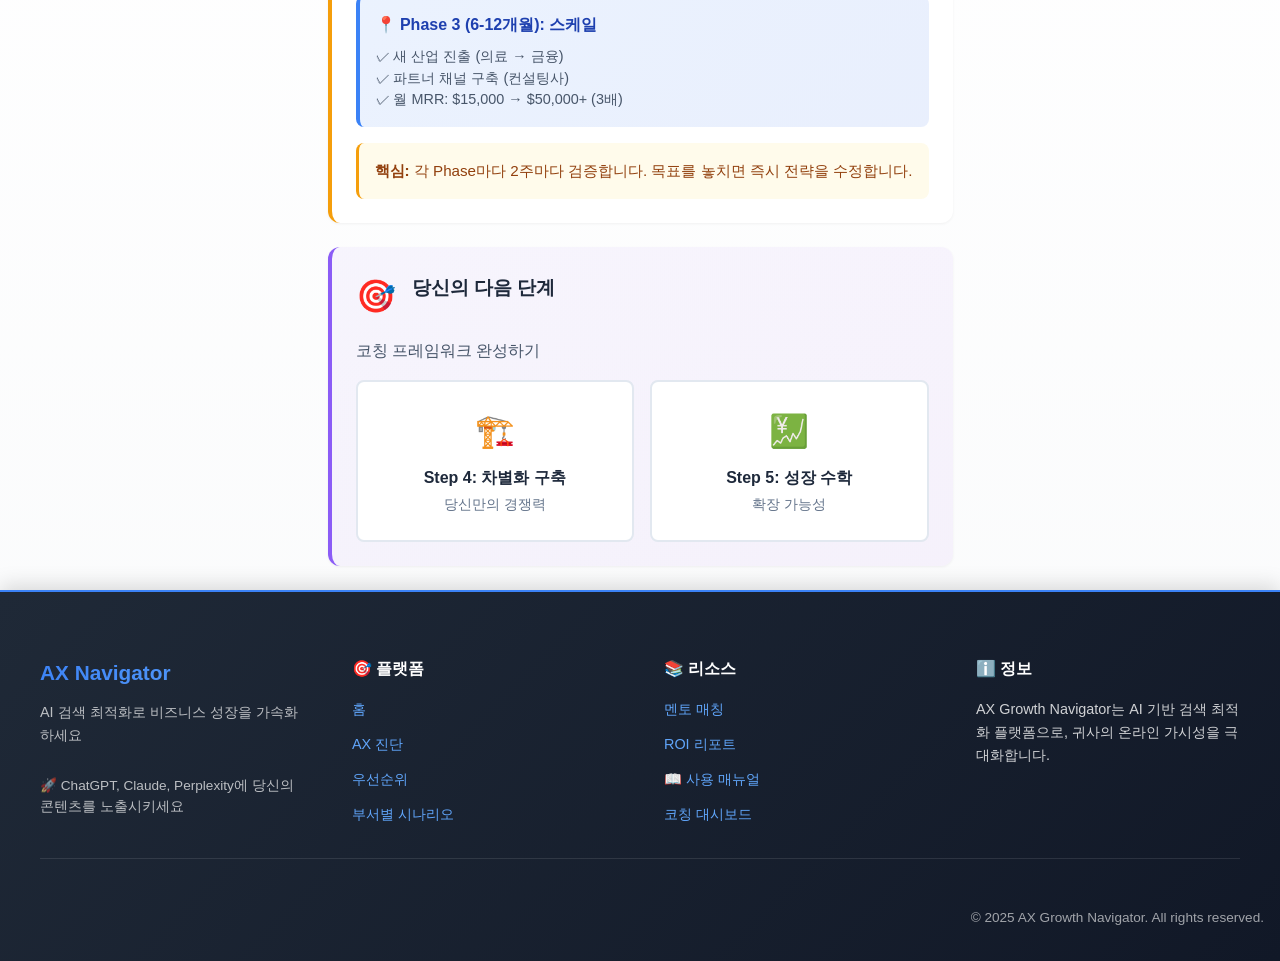
==== commit 8cd7cb7f: "feat: Create comprehensive platform guide and add to all pages Add new platform-guide.html page expl" ====
--- a/coaching-dashboard.html
+++ b/coaching-dashboard.html
@@ -199,6 +199,12 @@
                         <a href="report.html" class="nav-link">
                             <span class="nav-icon">📈</span>
                             <span class="nav-text">ROI 리포트</span>
+                        </a>
+                    </li>
+                    <li class="nav-item">
+                        <a href="platform-guide.html" class="nav-link">
+                            <span class="nav-icon">📚</span>
+                            <span class="nav-text">플랫폼 가이드</span>
                         </a>
                     </li>
                     <li class="nav-item active">
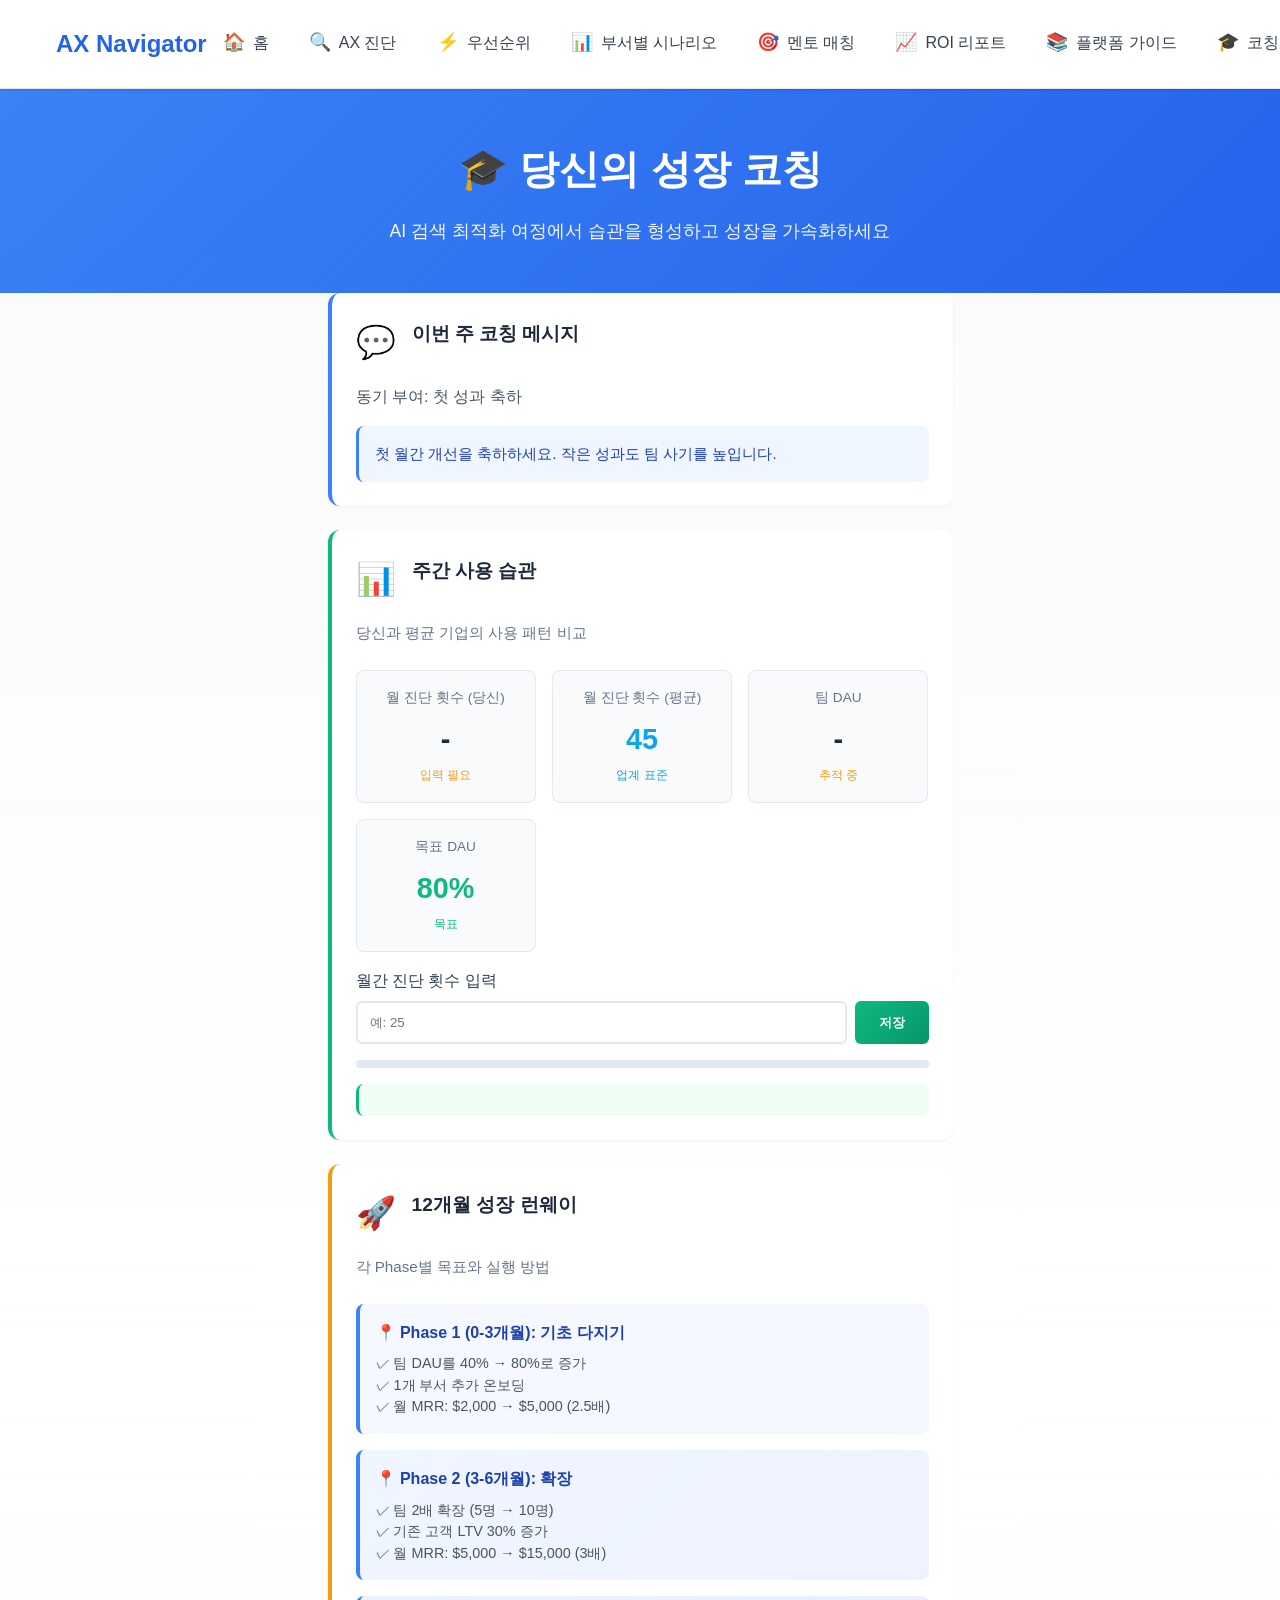
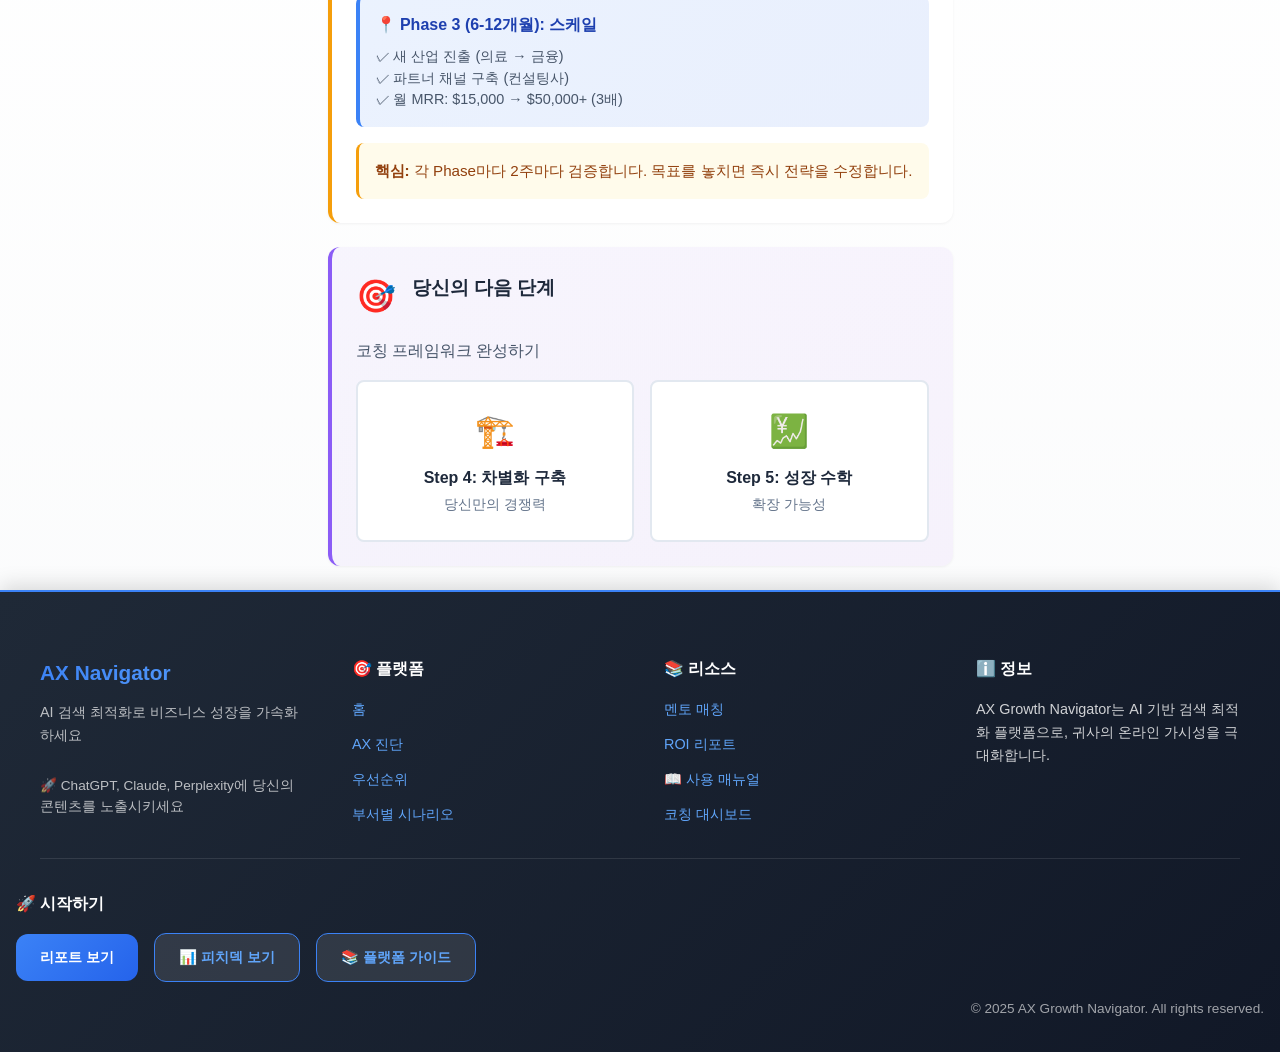
==== commit cef58d62: "feat: 푸터에 CTA 버튼 추가 및 페이지 간 네비게이션 개선 - 모든 HTML 페이지의 푸터에 '🚀 시작하기' 섹션 추가 - 각 페이지별 맞춤형 CTA 버튼: 다음 단계, 피" ====
--- a/coaching-dashboard.html
+++ b/coaching-dashboard.html
@@ -403,6 +403,16 @@
                             AX Growth Navigator는 AI 기반 검색 최적화 플랫폼으로, 귀사의 온라인 가시성을 극대화합니다.
                         </p>
                     </div>
+                </div>
+            </div>
+
+            <!-- CTA 버튼 -->
+            <div style="grid-column: 1 / -1;">
+                <div class="footer-section-title">🚀 시작하기</div>
+                <div class="footer-buttons">
+                    <a href="report.html" class="footer-btn footer-btn-primary">리포트 보기</a>
+                    <a href="pitch-deck.html" class="footer-btn footer-btn-secondary">📊 피치덱 보기</a>
+                    <a href="platform-guide.html" class="footer-btn footer-btn-secondary">📚 플랫폼 가이드</a>
                 </div>
             </div>
 
--- a/css/style.css
+++ b/css/style.css
@@ -668,6 +668,51 @@
     transform: translateX(2px);
 }
 
+.footer-buttons {
+    display: flex;
+    gap: 1rem;
+    flex-wrap: wrap;
+    align-items: center;
+}
+
+.footer-btn {
+    padding: 0.75rem 1.5rem;
+    border-radius: var(--radius-lg);
+    font-size: 0.9rem;
+    font-weight: 600;
+    text-decoration: none;
+    transition: all var(--transition-base);
+    display: inline-flex;
+    align-items: center;
+    gap: 0.5rem;
+    white-space: nowrap;
+    border: none;
+    cursor: pointer;
+}
+
+.footer-btn-primary {
+    background: linear-gradient(135deg, #3b82f6 0%, #2563eb 100%);
+    color: white;
+}
+
+.footer-btn-primary:hover {
+    background: linear-gradient(135deg, #2563eb 0%, #1d4ed8 100%);
+    transform: translateY(-2px);
+    box-shadow: 0 8px 16px rgba(37, 99, 235, 0.3);
+}
+
+.footer-btn-secondary {
+    background: rgba(255, 255, 255, 0.1);
+    color: #60a5fa;
+    border: 1px solid #3b82f6;
+}
+
+.footer-btn-secondary:hover {
+    background: rgba(59, 130, 246, 0.15);
+    border-color: #60a5fa;
+    transform: translateY(-2px);
+}
+
 .footer-divider {
     width: 100%;
     height: 1px;
